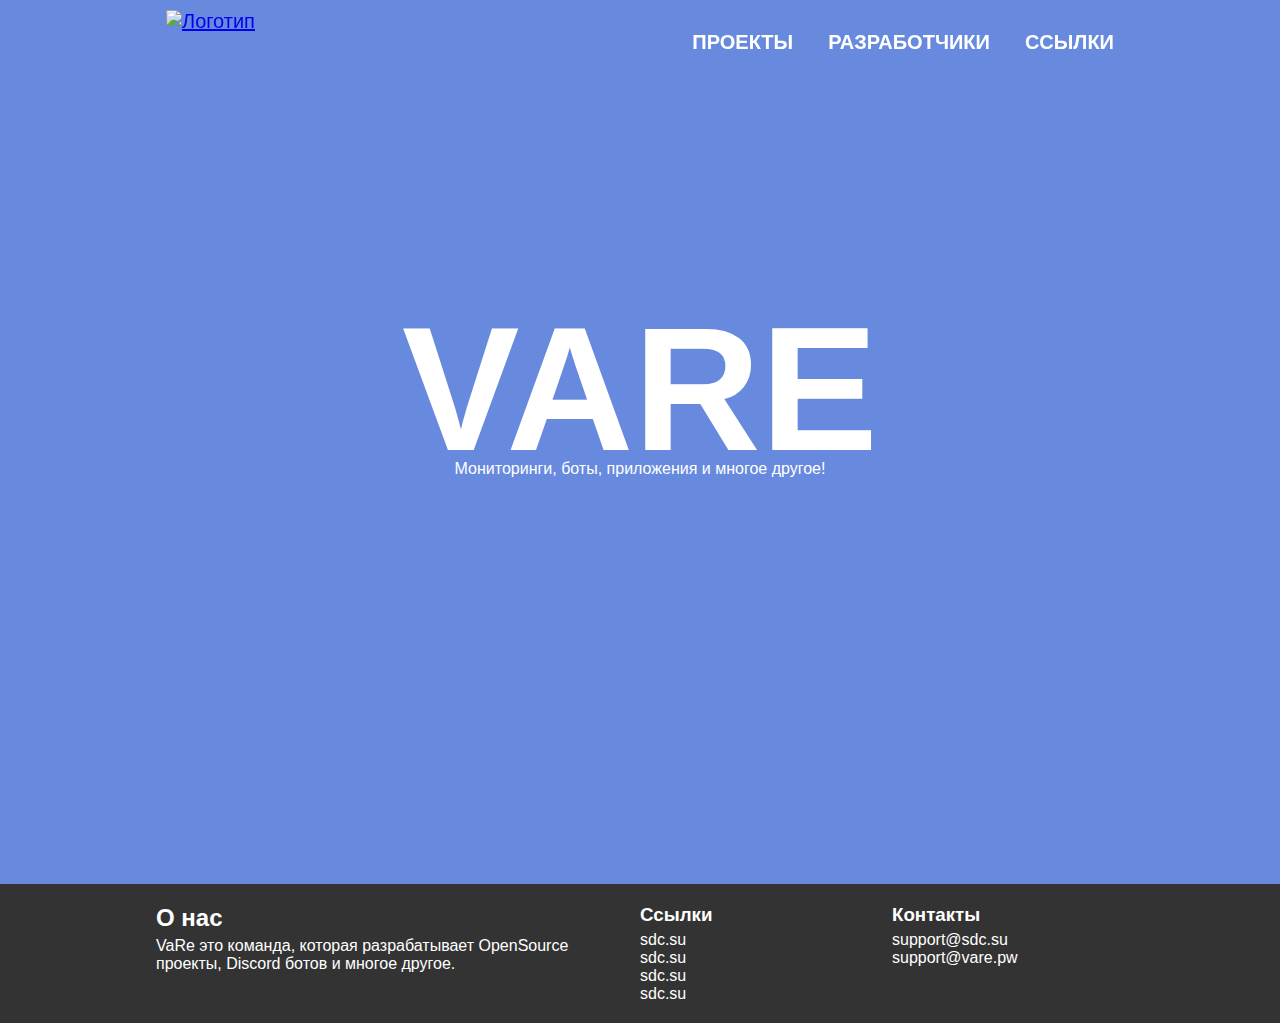
==== developers.html @ 127d0b35 "Pages" ====
<!DOCTYPE html>
<html lang="ru">
<head>
	<meta charset="UTF-8">
	<link rel="apple-touch-icon" sizes="180x180" href="./assets/apple-touch-icon.png">
	<link rel="icon" type="image/png" sizes="32x32" href="./assets/favicon-32x32.png">
	<link rel="icon" type="image/png" sizes="16x16" href="./assets/favicon-16x16.png">
	<meta name="msapplication-TileColor" content="#da532c">
	<meta name="theme-color" content="#ffffff">

	<meta name="description" content="Мониторинги, боты, приложения и многое другое!">

	<link rel="stylesheet" href="./css/style.css">
	<meta name="viewport"
	      content="width=device-width, user-scalable=no, initial-scale=1.0, maximum-scale=1.0, minimum-scale=1.0">
	<meta http-equiv="X-UA-Compatible" content="ie=edge">
	<script src="./js/script.js"></script>
	<title>VARE - Разработчики</title>
</head>
<body class="body-wrapper">

<header class="header-container" id="header">
	<div class="header-mobile">
		<div class="header-mobile__ul__li-logo">
			<a href="./" class="header__ul__li__logo" aria-label="На главную">
				<img src="./assets/vare-16.svg" alt="Логотип" class="header__ul__li__a__logo">
			</a>
		</div>
		<button class="header__burger-button" id="mobile-menu" aria-label="Меню">
			<svg style="display: flex; margin: auto" viewBox="0 0 100 100">
				<rect fill="currentColor" width="100" height="20"></rect>
				<rect fill="currentColor" y="40" width="100" height="20"></rect>
				<rect fill="currentColor" y="80" width="100" height="20"></rect>
			</svg>
		</button>
	</div>

	<nav class="header" id="header-nav">
		<ul class="header__ul">
			<li class="header__ul__li-logo">
				<a href="./" class="header__ul__li__logo" aria-label="На главную">
					<img src="./assets/vare-16.svg" alt="Логотип" class="header__ul__li__a__logo">
				</a>
			</li>
			<li class="header__ul__li"><a href="./projects.html" class="header__ul__li__a underline-animation">Проекты</a></li>
			<li class="header__ul__li"><a href="./developers.html" class="header__ul__li__a underline-animation">Разработчики</a></li>
			<li class="header__ul__li"><a href="./links.html" class="header__ul__li__a underline-animation">Ссылки</a></li>
		</ul>
	</nav>
</header>


<main class="main">

	<section class="label-container">
		<h1 class="label__h1">VARE</h1>
		<article id="banner" class="label__article">Мониторинги, боты, приложения и многое другое!</article>
	</section>

	<br>
	<section>
		<article>
		</article>
	</section>


</main>

<footer class="footer">
	<div class="footer-container">
		<div class="footer__block">
			<h2 class="footer__block__h">О нас</h2>
			<article>
				VaRe это команда, которая разрабатывает OpenSource проекты, Discord ботов и многое другое.
			</article>
		</div>
		<div class="footer__block">
			<h3 class="footer__block__h">Ссылки</h3>
			<article class="footer__block__article">
				<ul class="footer__block__article__ul">
					<li class="footer__block__article__ul__li"><a href="https://sdc.su/" target="_blank" class="footer__block__article__ul__li__a">sdc.su</a></li>
					<li class="footer__block__article__ul__li"><a href="https://sdc.su/" target="_blank" class="footer__block__article__ul__li__a">sdc.su</a></li>
					<li class="footer__block__article__ul__li"><a href="https://sdc.su/" target="_blank" class="footer__block__article__ul__li__a">sdc.su</a></li>
					<li class="footer__block__article__ul__li"><a href="https://sdc.su/" target="_blank" class="footer__block__article__ul__li__a">sdc.su</a></li>
				</ul>
			</article>				</div>
		<div class="footer__block">
			<h3 class="footer__block__h">Контакты</h3>
			<article class="footer__block__article">
				<ul class="footer__block__article__ul">
					<li class="footer__block__article__ul__li"><a href="mailto:support@sdc.su" class="footer__block__article__ul__li__a">support@sdc.su</a></li>
					<li class="footer__block__article__ul__li"><a href="mailto:support@vare.pw" class="footer__block__article__ul__li__a">support@vare.pw</a></li>
				</ul>
			</article>
		</div>
	</div>
</footer>

</body>
</html>
---- css/style.css ----
html {
    height: 100%;
}
body {
    overflow-x: hidden;
    font-family: -apple-system,BlinkMacSystemFont,Segoe UI,Roboto,Oxygen,Ubuntu,Helvetica Neue,Arial,sans-serif,Apple Color Emoji,Segoe UI Emoji,Segoe UI Symbol;
    margin: 0;
    padding: 0;
    width: 100%;
    height: 100%;
    background: url("../assets/bg.svg") #678ADE;
    background-size: 128px;
}
.body-wrapper {
    min-height: 100%;
    display: grid;
    grid-template-rows: 1fr auto;
}
.header-container {
    position: fixed;
    top: 0;
    width: 100%;
    padding: 10px 0;
    transition: all .2s ease-in-out;
}
.header {
    display: flex;
    margin: auto;
    max-width: 968px;
    width: 100%;
    font-size: 15pt;
    transition: all .15s ease-in-out;
}
.header__ul {
    display: flex;
    list-style-type: none;
    /*gap: 35px;*/
    /* Не работает в сафари :( */
    margin: 0;
    padding: 0 10px;
    width: 100%;
}
.header__ul__li {
    display: flex;
    align-self: center;
    padding-left: 35px;
}
.header__ul__li__a {
    text-decoration: none;
    text-transform: uppercase;
    color: #FFF;
    font-weight: 600;
    position: relative;
}
.header__ul__li-logo {
    margin-right: auto;
    display: flex;
}
.header__ul__li__logo {
    display: inline-flex;
}
.header__ul__li__a__logo {
    height: 64px;
    transition: all .15s ease-in-out;
}
.header__ul__li__a__logo:hover {
    background: #eee3;
}
.header-scrolled {
    background: #333;

    /*box-shadow: 0 5px 8px 0 #222;*/

    /*background: url("../assets/bg.svg") #333;*/
    /*background-size: 80px;*/
}
.header-scrolled .header {
    font-size: 11.5pt;
}
.header-scrolled .header__ul__li__a__logo {
    height: 32px;
}
.header-scrolled .header__burger-button {
    height: 32px;
    width: 32px;
}
.underline-animation:before {
    right: 50%;
    transform: translateX(50%);
    content: "";
    position: absolute;
    height: 1px;
    width: 0;
    background: #FFF;
    bottom: 0;
    transition: all .15s ease-in-out;
}
.underline-animation:hover:before {
    width: 100%;
}
.main {
    width: 100%;
    max-width: 968px;
    color: #FFF;
    padding: 0 15px;
    margin: 100px auto;
}
.label-container {
    height: 566px;
    /*height: 100%;*/
    display: flex;
    justify-content: center;
    flex-direction: column;
    align-items: center;
}
.label__h1 {
    font-size: 132pt;
    margin: 0;
}
.label__article {
    margin-top: -30px;
}

.footer {
    margin-top: 100px;
    padding: 20px 30px;
    background: #333;
    display: flex;
    grid-row-start: 2;
    grid-row-end: 3;
}

.footer-container {
    margin: auto;
    max-width: 968px;
    width: 100%;
    color: white;
    display: grid;
    grid-template-columns: 2fr 1fr 1fr;
    gap: 20px;
}

.footer__block__h {
    margin: 0 0 5px 0;
}
.footer__block__article__ul {
    margin: 0;
    padding: 0;
    list-style-type: none;
}
.footer__block__article__ul__li__a {
    text-decoration: none;
    color: #FFF;
}
.footer__block__article__ul__li__a:hover {
    text-decoration: underline;
}
.header__burger-button {
    background: none;
    color: white;
    border: none;
    display: none;
    height: 50px;
    width: 50px;
    transition: all .15s ease-in-out;
    margin: auto 0 auto auto;
    cursor: pointer;
}
.header-mobile__ul__li-logo {
    display: none;
}
.header-mobile {
    z-index: 2;
    display: flex;
    justify-content: space-between;
    padding: 0 10px;
}

.showNav {
    transform: translateX(0) !important;
}

@media (max-width: 768px) {
    .footer-container {
        grid-template: 1fr 1fr / 1fr 1fr;
    }
}
@media (max-width: 768px) AND (min-width: 426px) {
    .footer__block:first-child {
        grid-column-start: 1;
        grid-column-end: 3;
    }
}
@media (max-width: 425px) {
    .footer-container {
        grid-template: 1fr 1fr 1fr / 1fr;
    }
    .footer {
        padding: 15px;
    }
}

@media (max-width: 570px) {
    .header__burger-button {
        display: block;
    }
    .header {
        transform: translateX(100%);
        position: absolute;
        background: #232323;
        font-size: 15pt !important;
        margin-top: 10px;
    }
    .header__ul {
        display: block;
    }
    .header__ul__li {
        padding: 10px 0;
    }
    .header__ul__li-logo {
        display: none;
    }
    .header__ul__li__a {
        width: 100%;
        text-align: center;
    }
    .header-background {
        background: #333;
    }
    .header-mobile__ul__li-logo {
        display: flex;
    }
}
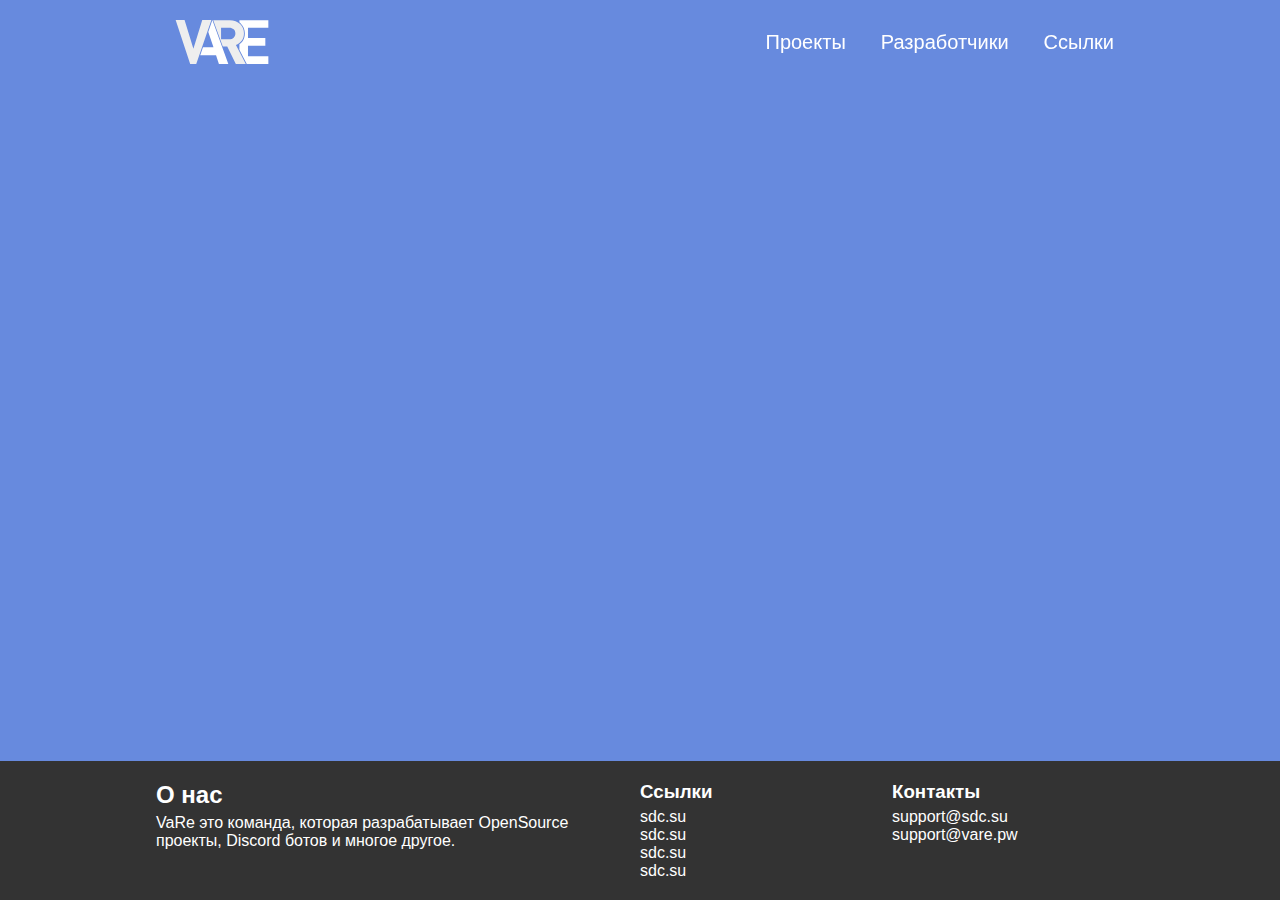
==== commit fb70a4b1: "commit" ====
--- a/developers.html
+++ b/developers.html
@@ -43,7 +43,7 @@
 				</a>
 			</li>
 			<li class="header__ul__li"><a href="./projects.html" class="header__ul__li__a underline-animation">Проекты</a></li>
-			<li class="header__ul__li"><a href="./developers.html" class="header__ul__li__a underline-animation">Разработчики</a></li>
+			<li class="header__ul__li"><a href="./developers.html" class="header__ul__li__a header__ul__li__a-selected underline-animation">Разработчики</a></li>
 			<li class="header__ul__li"><a href="./links.html" class="header__ul__li__a underline-animation">Ссылки</a></li>
 		</ul>
 	</nav>
@@ -51,19 +51,10 @@
 
 
 <main class="main">
-
-	<section class="label-container">
-		<h1 class="label__h1">VARE</h1>
-		<article id="banner" class="label__article">Мониторинги, боты, приложения и многое другое!</article>
-	</section>
-
-	<br>
 	<section>
 		<article>
 		</article>
 	</section>
-
-
 </main>
 
 <footer class="footer">
--- a/css/style.css
+++ b/css/style.css
@@ -17,6 +17,7 @@
     grid-template-rows: 1fr auto;
 }
 .header-container {
+    z-index: 10;
     position: fixed;
     top: 0;
     width: 100%;
@@ -47,10 +48,13 @@
 }
 .header__ul__li__a {
     text-decoration: none;
-    text-transform: uppercase;
+    /*text-transform: uppercase;*/
     color: #FFF;
-    font-weight: 600;
+    font-weight: 200;
     position: relative;
+}
+.header__ul__li__a-selected {
+    font-weight: 400;
 }
 .header__ul__li-logo {
     margin-right: auto;
@@ -64,10 +68,11 @@
     transition: all .15s ease-in-out;
 }
 .header__ul__li__a__logo:hover {
-    background: #eee3;
+
 }
 .header-scrolled {
     background: #333;
+    z-index: 10;
 
     /*box-shadow: 0 5px 8px 0 #222;*/
 
@@ -98,11 +103,15 @@
 .underline-animation:hover:before {
     width: 100%;
 }
+.section__article {
+    text-align: justify;
+    line-height: 1.5;
+    text-indent: 30px;
+}
 .main {
     width: 100%;
     max-width: 968px;
     color: #FFF;
-    padding: 0 15px;
     margin: 100px auto;
 }
 .label-container {
@@ -180,6 +189,76 @@
     transform: translateX(0) !important;
 }
 
+.projects-wrapper {
+    justify-content: center;
+    margin-top: 200px;
+    display: grid;
+    grid-gap: 75px;
+    grid-template-columns: repeat(auto-fit,minmax(250px,1fr));
+}
+
+.projects {
+    /*width: 260px;*/
+    height: 400px;
+    display: flex;
+    flex-direction: column;
+    background: #232323;
+    border-radius: 20px;
+    box-shadow: #3339 0 6px 15px;
+}
+.projects__head {
+    border-bottom: #fff 3px solid;
+    position: relative;
+}
+.projects__head-img {
+    width: 100%;
+    height: 140px;
+    display: flex;
+    border-radius: 15px 15px 0 0;
+    object-fit: cover;
+}
+.projects__head-icon {
+    width: 86px;
+    height: 86px;
+    border-radius: 100px;
+    position: absolute;
+    bottom: -30px;
+    left: 50%;
+    transform: translateX(-50%);
+    border: #ffffff 5px solid;
+}
+.projects__body {
+    padding: 15px;
+}
+.projects__body-h2 {
+    margin-top: 20px;
+    font-size: 16px;
+    font-weight: 600;
+    text-align: center;
+}
+.projects__body-article {
+    font-size: 14px;
+    text-align: justify;
+    line-height: 1.5;
+    text-indent: 10px;
+}
+.projects__bottom {
+    margin-top: auto;
+}
+.projects__bottom-a {
+    display: block;
+    width: 100%;
+    background: #678ADE;
+    border-radius: 0 0 15px 15px;
+    padding: 7px 0;
+    text-decoration: none;
+    color: #FFFFFF;
+    text-align: center;
+}
+.projects__bottom-a:hover {
+    background: #4E71C4;
+}
+
 @media (max-width: 768px) {
     .footer-container {
         grid-template: 1fr 1fr / 1fr 1fr;
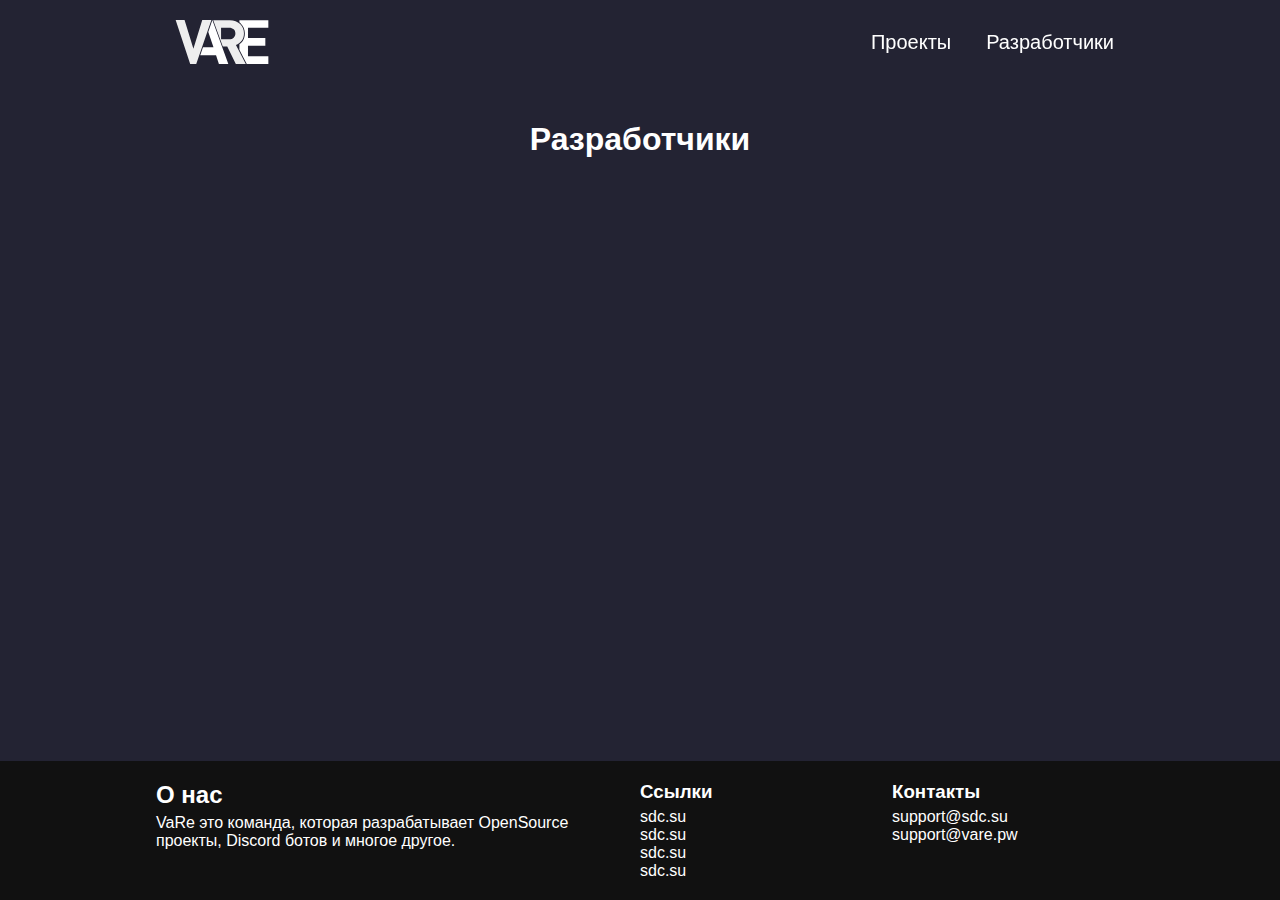
==== commit a4e70129: "fix" ====
--- a/developers.html
+++ b/developers.html
@@ -44,13 +44,13 @@
 			</li>
 			<li class="header__ul__li"><a href="./projects.html" class="header__ul__li__a underline-animation">Проекты</a></li>
 			<li class="header__ul__li"><a href="./developers.html" class="header__ul__li__a header__ul__li__a-selected underline-animation">Разработчики</a></li>
-			<li class="header__ul__li"><a href="./links.html" class="header__ul__li__a underline-animation">Ссылки</a></li>
 		</ul>
 	</nav>
 </header>
 
 
 <main class="main">
+	<h1 class="main-h1">Разработчики</h1>
 	<section>
 		<article>
 		</article>
--- a/css/style.css
+++ b/css/style.css
@@ -8,8 +8,9 @@
     padding: 0;
     width: 100%;
     height: 100%;
-    background: url("../assets/bg.svg") #678ADE;
-    background-size: 128px;
+    background: #232333;
+    /*background: url("../assets/bg.svg") #678ADE;*/
+    /*background-size: 128px;*/
 }
 .body-wrapper {
     min-height: 100%;
@@ -71,7 +72,7 @@
 
 }
 .header-scrolled {
-    background: #333;
+    background: #111;
     z-index: 10;
 
     /*box-shadow: 0 5px 8px 0 #222;*/
@@ -114,6 +115,10 @@
     color: #FFF;
     margin: 100px auto;
 }
+.main-h1 {
+    text-align: center;
+    margin-bottom: 50px;
+}
 .label-container {
     height: 566px;
     /*height: 100%;*/
@@ -133,7 +138,7 @@
 .footer {
     margin-top: 100px;
     padding: 20px 30px;
-    background: #333;
+    background: #111;
     display: flex;
     grid-row-start: 2;
     grid-row-end: 3;
@@ -191,7 +196,6 @@
 
 .projects-wrapper {
     justify-content: center;
-    margin-top: 200px;
     display: grid;
     grid-gap: 75px;
     grid-template-columns: repeat(auto-fit,minmax(250px,1fr));
@@ -199,15 +203,15 @@
 
 .projects {
     /*width: 260px;*/
-    height: 400px;
+    /*height: 400px;*/
     display: flex;
     flex-direction: column;
-    background: #232323;
-    border-radius: 20px;
-    box-shadow: #3339 0 6px 15px;
+    background: #FFFFFF;
+    color: #000000;
+    border-radius: 20px 20px 10px 10px;
+    /*box-shadow: #3339 0 6px 15px;*/
 }
 .projects__head {
-    border-bottom: #fff 3px solid;
     position: relative;
 }
 .projects__head-img {
@@ -216,6 +220,8 @@
     display: flex;
     border-radius: 15px 15px 0 0;
     object-fit: cover;
+    border: #FFFFFF 4px solid;
+    box-sizing: border-box;
 }
 .projects__head-icon {
     width: 86px;
@@ -226,6 +232,7 @@
     left: 50%;
     transform: translateX(-50%);
     border: #ffffff 5px solid;
+    background: #FFFFFF;
 }
 .projects__body {
     padding: 15px;
@@ -244,19 +251,36 @@
 }
 .projects__bottom {
     margin-top: auto;
+    display: flex;
+    flex-direction: column;
+    flex-flow: wrap;
 }
 .projects__bottom-a {
     display: block;
     width: 100%;
     background: #678ADE;
-    border-radius: 0 0 15px 15px;
+    border-radius: 10px;
     padding: 7px 0;
     text-decoration: none;
     color: #FFFFFF;
     text-align: center;
+    margin: 5px;
 }
 .projects__bottom-a:hover {
     background: #4E71C4;
+}
+.projects__bottom-a-git {
+    background: #000000;
+    color: #FFFFFF;
+}
+.projects__bottom-a-git:hover {
+    background: #111111;
+}
+.projects__bottom-hint {
+    font-size: 12px;
+    opacity: .5;
+    text-align: center;
+    width: 100%;
 }
 
 @media (max-width: 768px) {
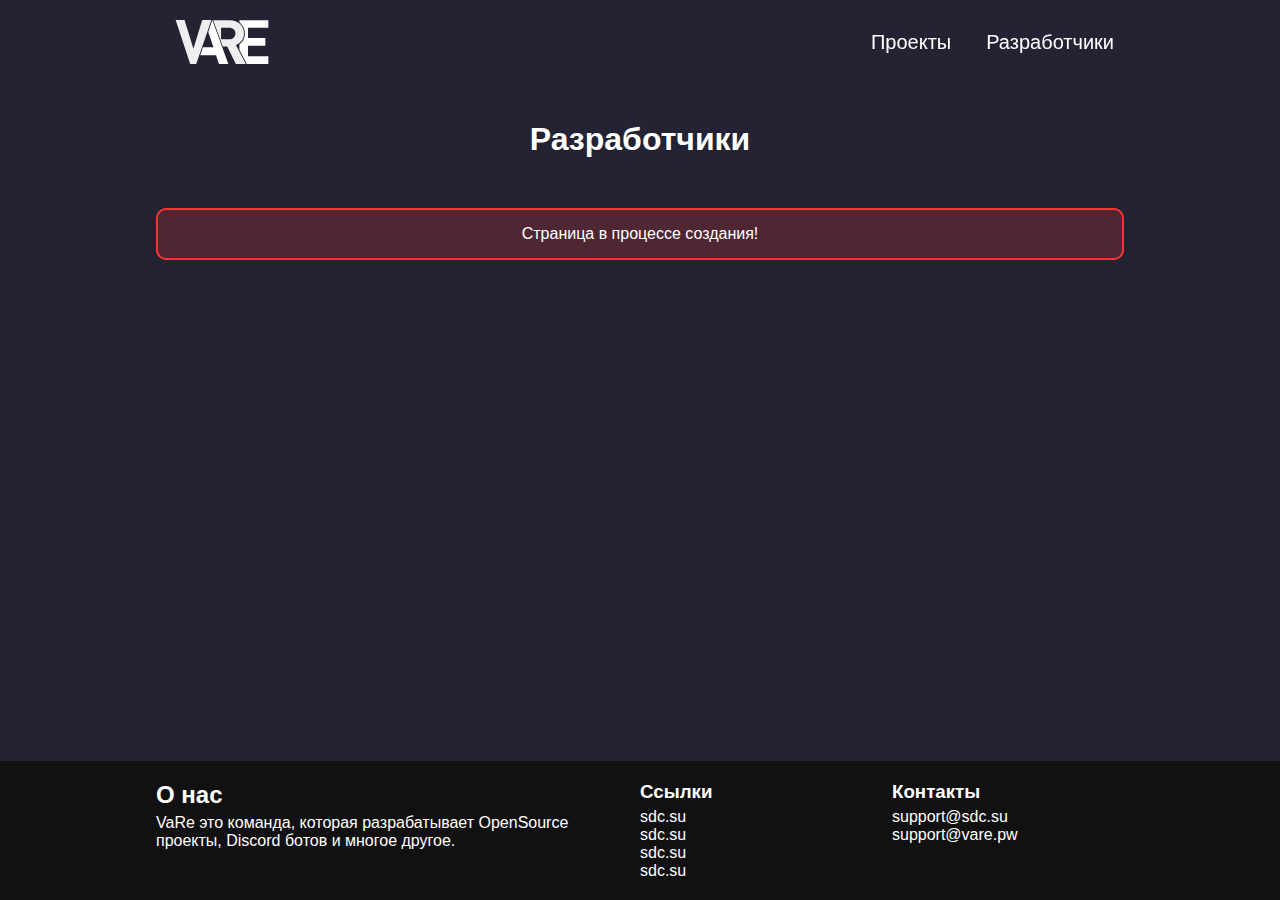
==== commit 4eae0be0: "add error" ====
--- a/developers.html
+++ b/developers.html
@@ -51,6 +51,9 @@
 
 <main class="main">
 	<h1 class="main-h1">Разработчики</h1>
+	<div class="error">
+		Страница в процессе создания!
+	</div>
 	<section>
 		<article>
 		</article>
--- a/css/style.css
+++ b/css/style.css
@@ -282,6 +282,13 @@
     text-align: center;
     width: 100%;
 }
+.error {
+    padding: 15px;
+    background: #FF333333;
+    border: #FF3333 2px solid;
+    text-align: center;
+    border-radius: 10px;
+}
 
 @media (max-width: 768px) {
     .footer-container {
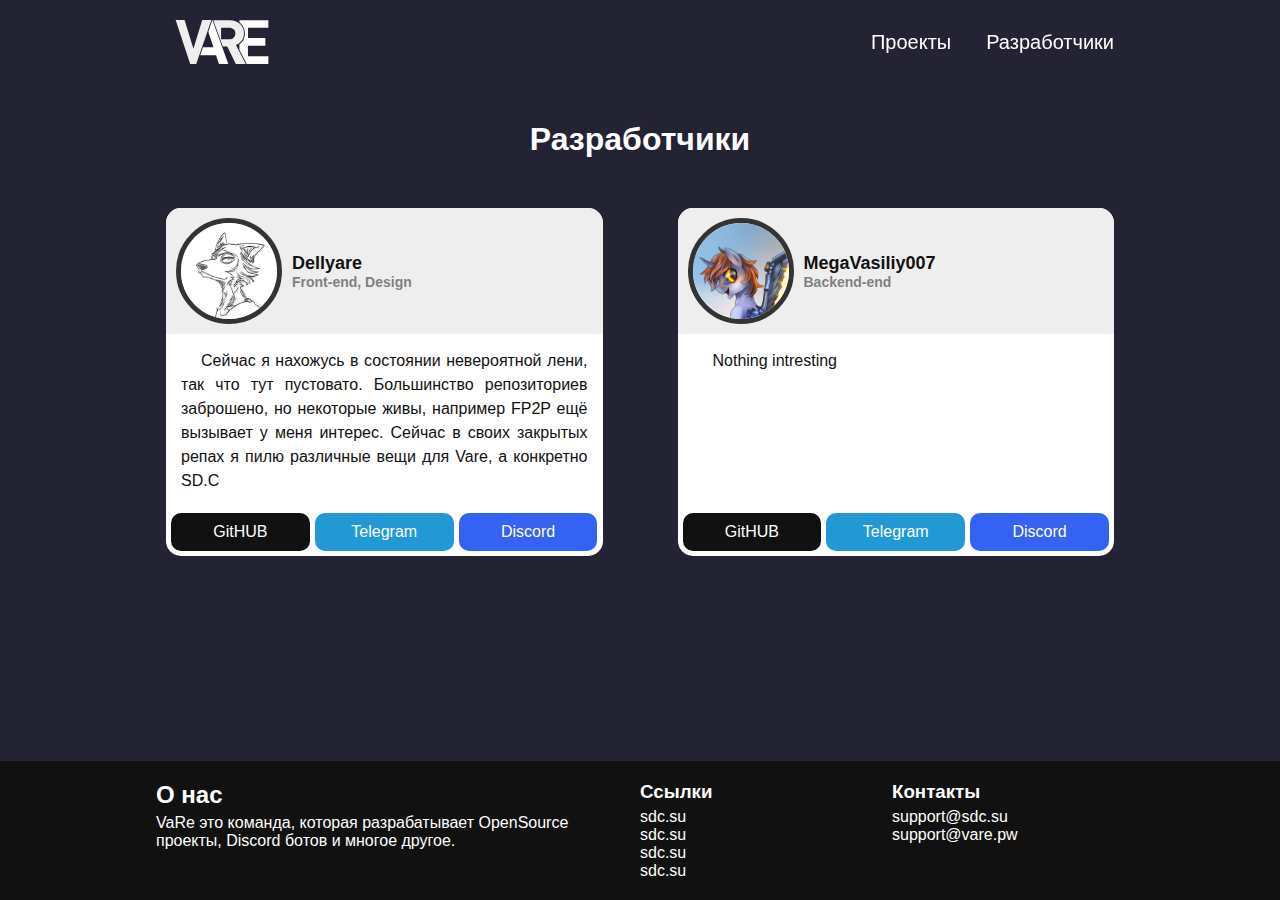
==== commit d46a2e84: "add developers" ====
--- a/developers.html
+++ b/developers.html
@@ -51,13 +51,44 @@
 
 <main class="main">
 	<h1 class="main-h1">Разработчики</h1>
-	<div class="error">
-		Страница в процессе создания!
+	<div class="developers-wrapper">
+	<section class="developers">
+		<div class="developers__head">
+			<img src="./assets/dellyare.jpg" alt="" class="developers__head-img">
+			<div class="developers__head-name">
+				Dellyare
+				<span class="developers__head-hint">Front-end, Design</span>
+			</div>
+		</div>
+		<article class="developers__body-article">
+			Сейчас я нахожусь в состоянии невероятной лени, так что тут пустовато.
+			Большинство репозиториев заброшено, но некоторые живы, например FP2P ещё вызывает у меня интерес.
+			Сейчас в своих закрытых репах я пилю различные вещи для Vare, а конкретно SD.C
+		</article>
+		<div class="developers__bottom">
+			<a target="_blank" href="https://github.com/Dellyare" class="developers__bottom-a a-github">GitHUB</a>
+			<a target="_blank" href="https://t.me/dellyare" class="developers__bottom-a a-telegram">Telegram</a>
+			<a target="_blank" href="https://discord.com/invite/8KKVhTU" class="developers__bottom-a a-discord">Discord</a>
+		</div>
+	</section>
+	<section class="developers">
+		<div class="developers__head">
+			<img src="./assets/megavasiliy007.png" alt="" class="developers__head-img">
+			<div class="developers__head-name">
+				MegaVasiliy007
+				<span class="developers__head-hint">Backend-end</span>
+			</div>
+		</div>
+		<article class="developers__body-article">
+			Nothing intresting
+		</article>
+		<div class="developers__bottom">
+			<a target="_blank" href="https://github.com/MegaVasiliy007" class="developers__bottom-a a-github">GitHUB</a>
+			<a target="_blank" href="https://t.me/megavasiliy007" class="developers__bottom-a a-telegram">Telegram</a>
+			<a target="_blank" href="https://discord.com/invite/8KKVhTU" class="developers__bottom-a a-discord">Discord</a>
+		</div>
+	</section>
 	</div>
-	<section>
-		<article>
-		</article>
-	</section>
 </main>
 
 <footer class="footer">
--- a/css/style.css
+++ b/css/style.css
@@ -112,6 +112,8 @@
 .main {
     width: 100%;
     max-width: 968px;
+    padding: 0 10px;
+    box-sizing: border-box;
     color: #FFF;
     margin: 100px auto;
 }
@@ -259,7 +261,7 @@
     display: block;
     width: 100%;
     background: #678ADE;
-    border-radius: 10px;
+    border-radius: 7px;
     padding: 7px 0;
     text-decoration: none;
     color: #FFFFFF;
@@ -288,6 +290,79 @@
     border: #FF3333 2px solid;
     text-align: center;
     border-radius: 10px;
+}
+
+.developers-wrapper {
+    display: grid;
+    grid-template-columns: repeat(auto-fit,minmax(300px,1fr));
+    gap: 75px;
+}
+.developers {
+    border-radius: 15px;
+    background: #FFFFFF;
+    color: #111111;
+    display: flex;
+    flex-direction: column;
+}
+.developers__head {
+    padding: 10px;
+    display: flex;
+    align-items: center;
+    font-size: 18px;
+    font-weight: 600;
+    background: #EEEEEE;
+    border-radius: 15px 15px 0 0;
+}
+.developers__head-name {
+    display: flex;
+    flex-direction: column;
+}
+.developers__head-img {
+    width: 96px;
+    height: 96px;
+    border-radius: 128px;
+    margin-right: 10px;
+    border: #333333 5px solid;
+}
+.developers__head-hint {
+    font-size: 14px;
+    opacity: .5;
+}
+.developers__body-article {
+    text-align: justify;
+    line-height: 1.5;
+    text-indent: 20px;
+    padding: 15px;
+}
+.developers__bottom {
+    margin-top: auto;
+    display: flex;
+    padding: 5px;
+    gap: 5px;
+}
+.developers__bottom-a {
+    width: 100%;
+    display: block;
+    text-align: center;
+    border-radius: 10px;
+    padding: 10px 0;
+    text-decoration: none;
+}
+.developers__bottom-a:hover {
+    transform: translateY(1px);
+    box-shadow: #3339 0 2px 2px;
+}
+.a-github {
+    background: #111111;
+    color: #FFFFFF;
+}
+.a-telegram {
+    background: #2298D4;
+    color: #FFFFFF;
+}
+.a-discord {
+    background: #3463F1;
+    color: #FFFFFF;
 }
 
 @media (max-width: 768px) {
@@ -340,4 +415,8 @@
     .header-mobile__ul__li-logo {
         display: flex;
     }
+    .label__h1 {
+        font-size: 80pt;
+        text-align: center;
+    }
 }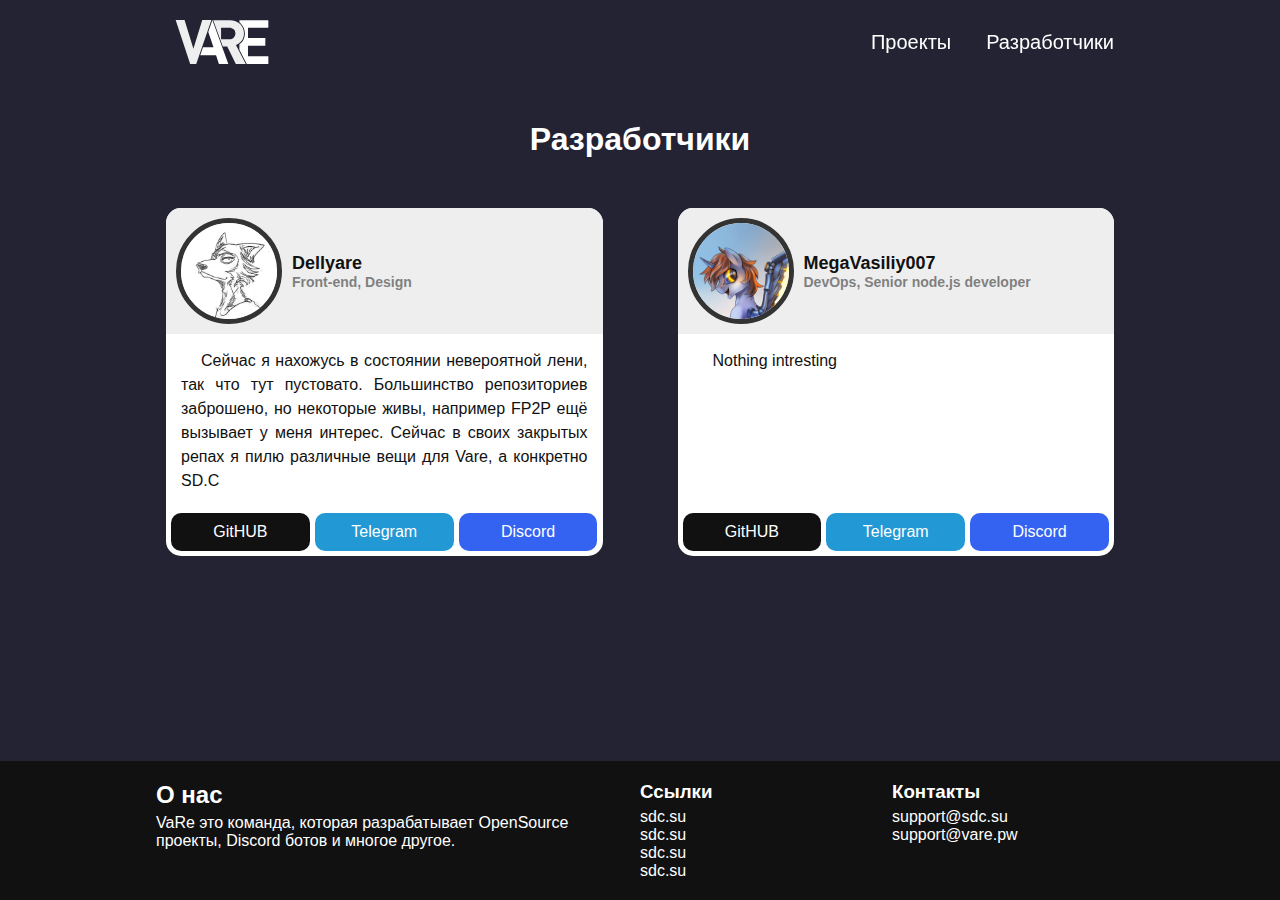
==== commit 75e929fc: "Update developers.html" ====
--- a/developers.html
+++ b/developers.html
@@ -76,7 +76,7 @@
 			<img src="./assets/megavasiliy007.png" alt="" class="developers__head-img">
 			<div class="developers__head-name">
 				MegaVasiliy007
-				<span class="developers__head-hint">Backend-end</span>
+				<span class="developers__head-hint">DevOps, Senior node.js developer</span>
 			</div>
 		</div>
 		<article class="developers__body-article">
@@ -122,4 +122,4 @@
 </footer>
 
 </body>
-</html>+</html>
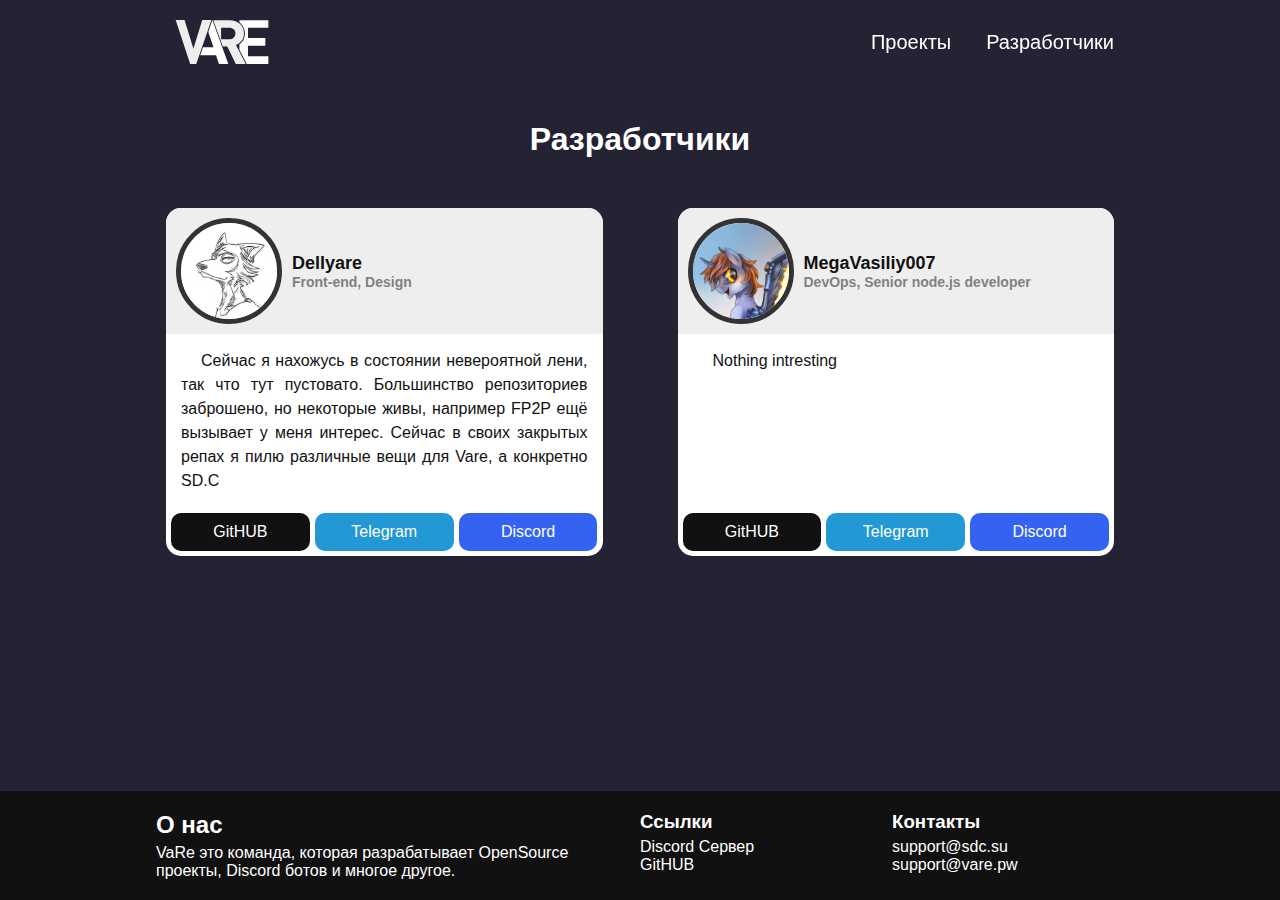
==== commit 19589f13: "Links update" ====
--- a/developers.html
+++ b/developers.html
@@ -103,10 +103,8 @@
 			<h3 class="footer__block__h">Ссылки</h3>
 			<article class="footer__block__article">
 				<ul class="footer__block__article__ul">
-					<li class="footer__block__article__ul__li"><a href="https://sdc.su/" target="_blank" class="footer__block__article__ul__li__a">sdc.su</a></li>
-					<li class="footer__block__article__ul__li"><a href="https://sdc.su/" target="_blank" class="footer__block__article__ul__li__a">sdc.su</a></li>
-					<li class="footer__block__article__ul__li"><a href="https://sdc.su/" target="_blank" class="footer__block__article__ul__li__a">sdc.su</a></li>
-					<li class="footer__block__article__ul__li"><a href="https://sdc.su/" target="_blank" class="footer__block__article__ul__li__a">sdc.su</a></li>
+					<li class="footer__block__article__ul__li"><a href="https://discord.com/invite/8KKVhTU" target="_blank" class="footer__block__article__ul__li__a">Discord Сервер</a></li>
+					<li class="footer__block__article__ul__li"><a href="https://github.com/vare-team" target="_blank" class="footer__block__article__ul__li__a">GitHUB</a></li>
 				</ul>
 			</article>				</div>
 		<div class="footer__block">
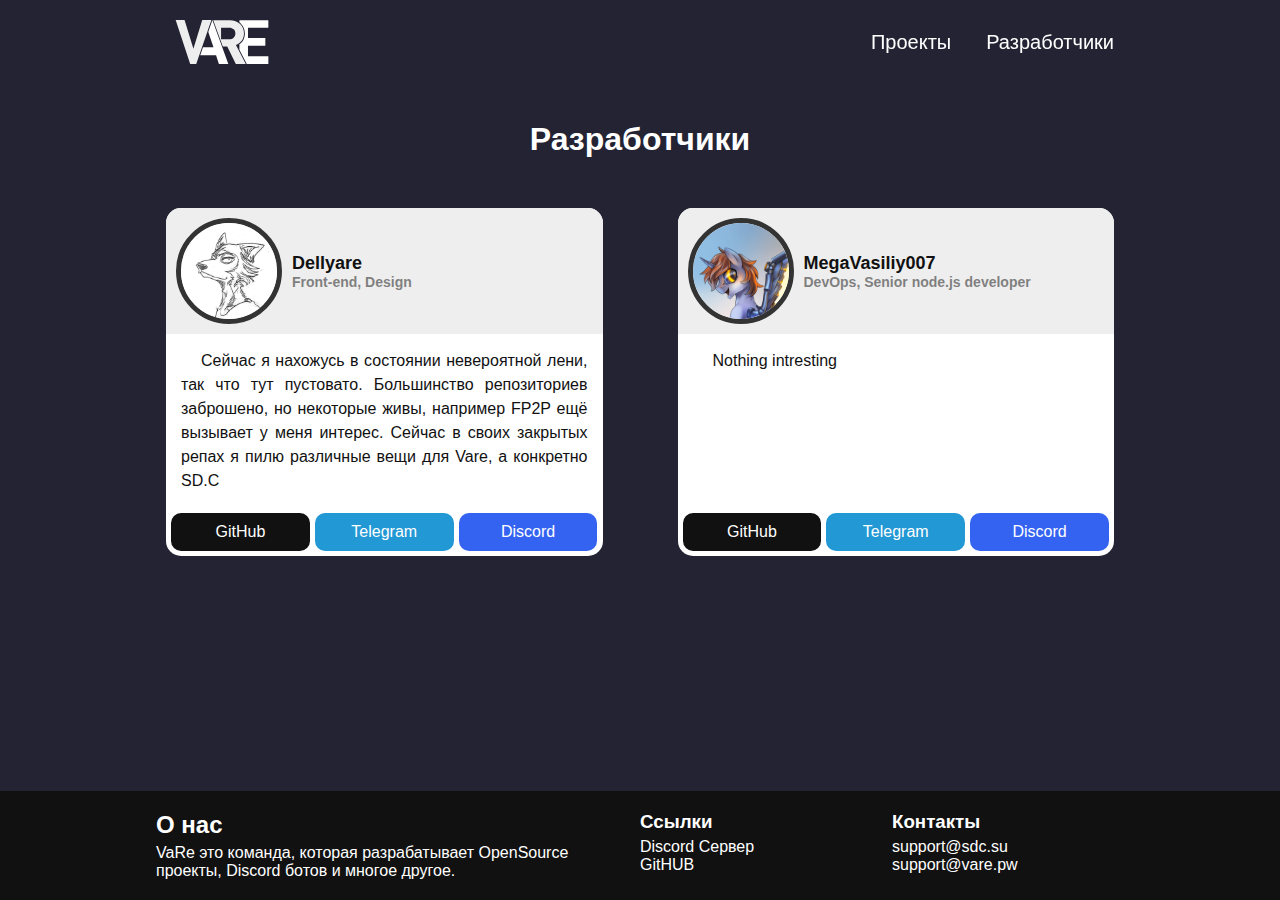
==== commit 84d5b89c: "Update developers.html" ====
--- a/developers.html
+++ b/developers.html
@@ -66,7 +66,7 @@
 			Сейчас в своих закрытых репах я пилю различные вещи для Vare, а конкретно SD.C
 		</article>
 		<div class="developers__bottom">
-			<a target="_blank" href="https://github.com/Dellyare" class="developers__bottom-a a-github">GitHUB</a>
+			<a target="_blank" href="https://github.com/Dellyare" class="developers__bottom-a a-github">GitHub</a>
 			<a target="_blank" href="https://t.me/dellyare" class="developers__bottom-a a-telegram">Telegram</a>
 			<a target="_blank" href="https://discord.com/invite/8KKVhTU" class="developers__bottom-a a-discord">Discord</a>
 		</div>
@@ -83,7 +83,7 @@
 			Nothing intresting
 		</article>
 		<div class="developers__bottom">
-			<a target="_blank" href="https://github.com/MegaVasiliy007" class="developers__bottom-a a-github">GitHUB</a>
+			<a target="_blank" href="https://github.com/MegaVasiliy007" class="developers__bottom-a a-github">GitHub</a>
 			<a target="_blank" href="https://t.me/megavasiliy007" class="developers__bottom-a a-telegram">Telegram</a>
 			<a target="_blank" href="https://discord.com/invite/8KKVhTU" class="developers__bottom-a a-discord">Discord</a>
 		</div>
